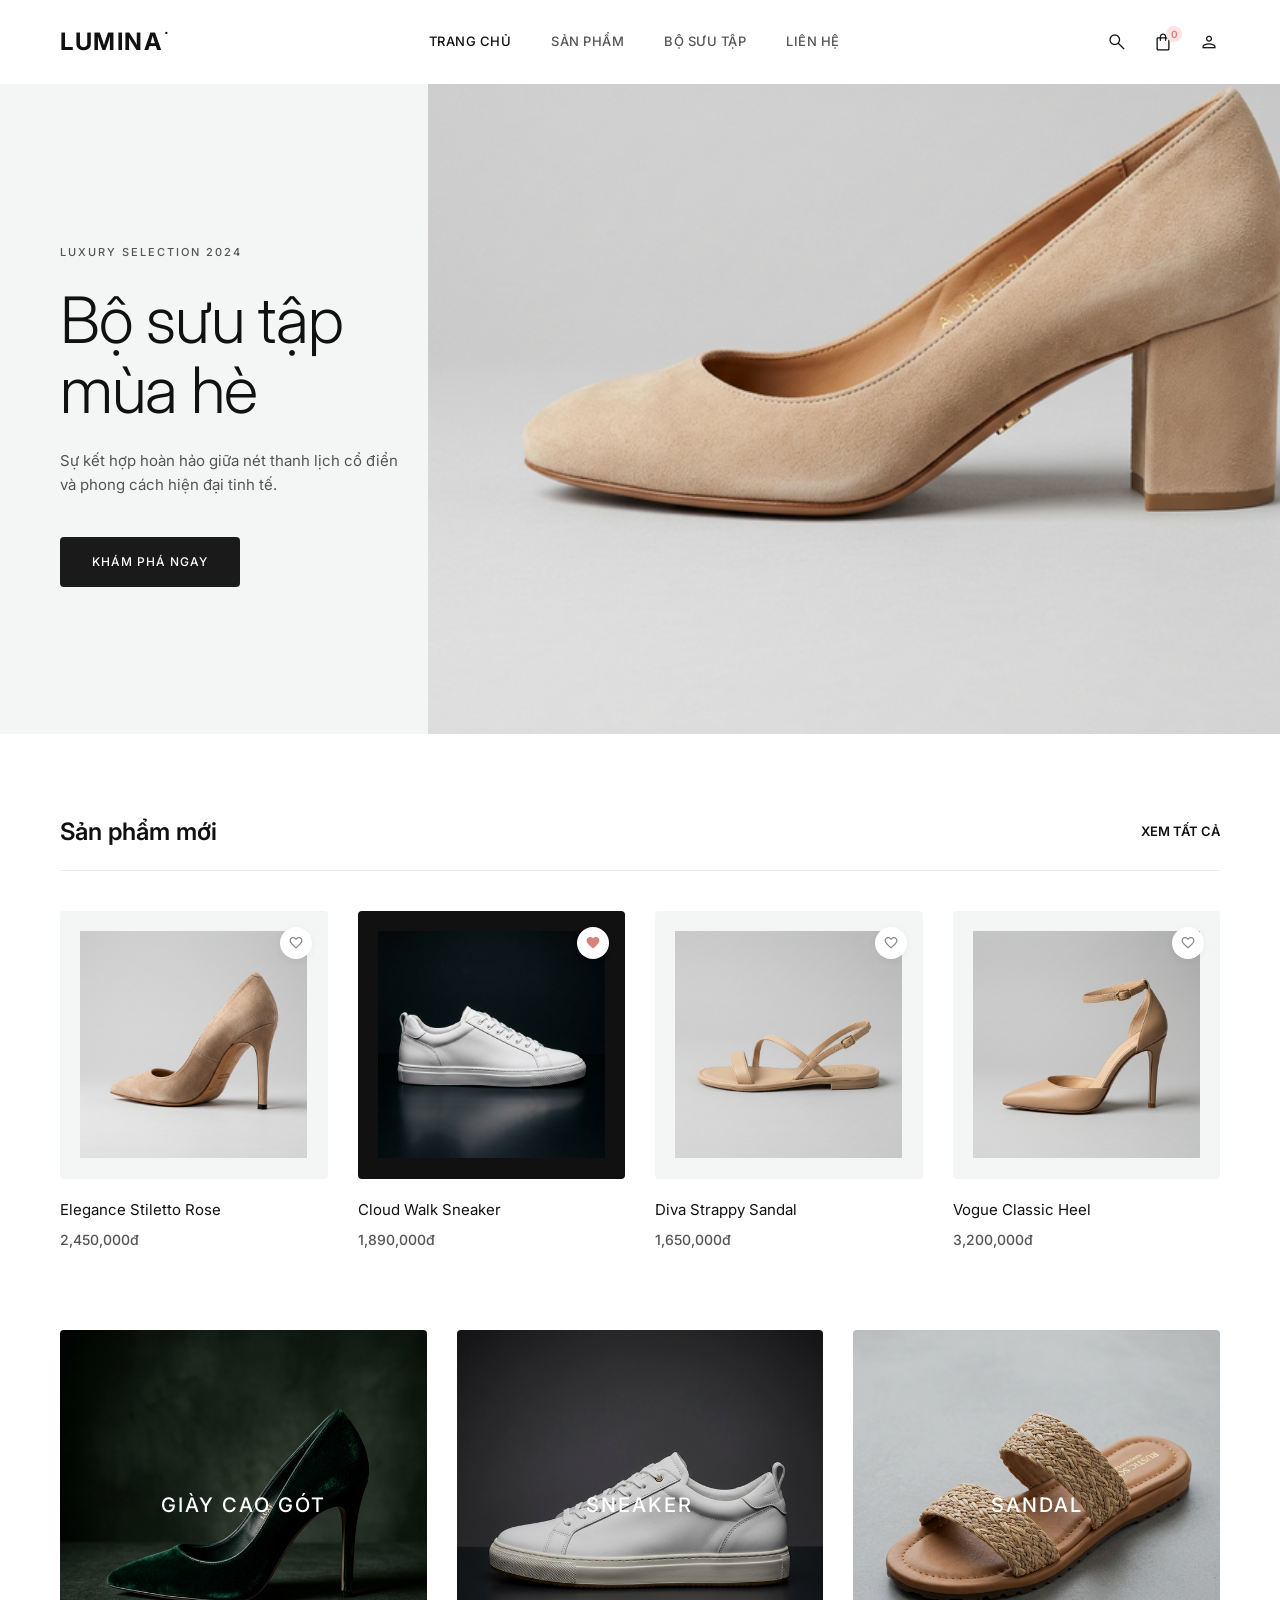
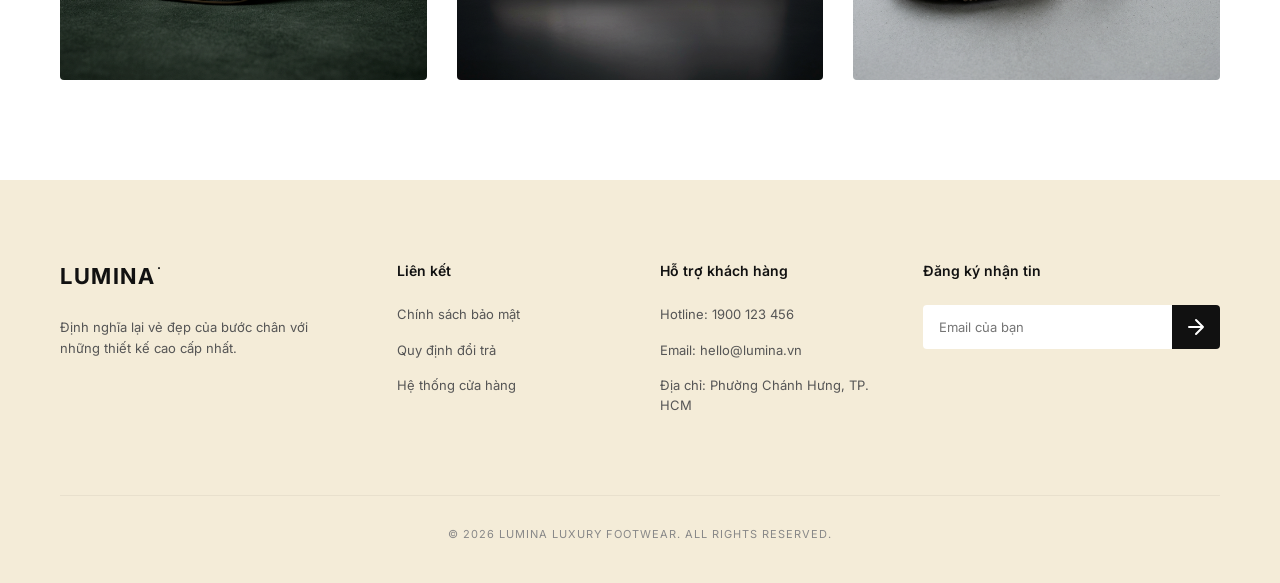
==== index.html @ fc734d55 "Initial commit for Assignment 03" ====
<!DOCTYPE html>
<html lang="vi">
<head>
    <meta charset="UTF-8">
    <meta name="viewport" content="width=device-width, initial-scale=1.0">
    <title>LUMINA - Trang Chủ</title>
    <link rel="stylesheet" href="style.css">
    <link href="https://fonts.googleapis.com/css2?family=Inter:wght@300;400;500;600;700&display=swap" rel="stylesheet">
    <link href="https://fonts.googleapis.com/css2?family=Material+Symbols+Outlined" rel="stylesheet" />
</head>
<body>
    <!-- Navbar -->
    <header class="navbar">
        <div class="logo">LUMINA<span>.</span></div>
        <nav class="nav-links">
            <a href="#" class="active">TRANG CHỦ</a>
            <a href="#">SẢN PHẨM</a>
            <a href="#">BỘ SƯU TẬP</a>
            <a href="#">LIÊN HỆ</a>
        </nav>
        <div class="nav-icons">
            <span class="material-symbols-outlined">search</span>
            <div class="cart-icon">
                <span class="material-symbols-outlined">shopping_bag</span>
                <span class="badge">0</span>
            </div>
            <span class="material-symbols-outlined">person</span>
        </div>
    </header>

    <!-- Hero Section -->
    <section class="hero">
        <div class="hero-content">
            <div class="subtitle">LUXURY SELECTION 2024</div>
            <h1 class="title">Bộ sưu tập<br>mùa hè</h1>
            <p class="description">Sự kết hợp hoàn hảo giữa nét thanh lịch cổ điển<br>và phong cách hiện đại tinh tế.</p>
            <a href="#" class="btn btn-dark">KHÁM PHÁ NGAY</a>
        </div>
        <div class="hero-image">
            <img src="images/hero-shoe.png" alt="Bộ sưu tập mùa hè">
        </div>
    </section>

    <!-- New Products Section -->
    <section class="new-products">
        <div class="section-header">
            <h2>Sản phẩm mới</h2>
            <a href="#" class="view-all">Xem tất cả</a>
        </div>
        <div class="product-grid">
            <!-- Product 1 -->
            <div class="product-card">
                <div class="product-image">
                    <img src="images/product-1.png" alt="Elegance Stiletto Rose">
                    <button class="wishlist-btn"><span class="material-symbols-outlined">favorite</span></button>
                    <!-- Tùy hình có viền hoặc nền -->
                </div>
                <div class="product-info">
                    <h3 class="product-name">Elegance Stiletto Rose</h3>
                    <div class="product-price">2,450,000đ</div>
                </div>
            </div>
            <!-- Product 2 -->
            <div class="product-card">
                <div class="product-image black-bg">
                    <img src="images/product-2.png" alt="Cloud Walk Sneaker">
                    <button class="wishlist-btn active"><span class="material-symbols-outlined" style="font-variation-settings: 'FILL' 1;">favorite</span></button>
                </div>
                <div class="product-info">
                    <h3 class="product-name">Cloud Walk Sneaker</h3>
                    <div class="product-price">1,890,000đ</div>
                </div>
            </div>
            <!-- Product 3 -->
            <div class="product-card">
                <div class="product-image">
                    <img src="images/product-3.png" alt="Diva Strappy Sandal">
                    <button class="wishlist-btn"><span class="material-symbols-outlined">favorite</span></button>
                </div>
                <div class="product-info">
                    <h3 class="product-name">Diva Strappy Sandal</h3>
                    <div class="product-price">1,650,000đ</div>
                </div>
            </div>
            <!-- Product 4 -->
            <div class="product-card">
                <div class="product-image">
                    <img src="images/product-4.png" alt="Vogue Classic Heel">
                    <button class="wishlist-btn"><span class="material-symbols-outlined">favorite</span></button>
                </div>
                <div class="product-info">
                    <h3 class="product-name">Vogue Classic Heel</h3>
                    <div class="product-price">3,200,000đ</div>
                </div>
            </div>
        </div>
    </section>

    <!-- Categories Section -->
    <section class="categories">
        <div class="category-card" style="background-image: url('images/cat-1.png')">
            <h3 class="category-title">GIÀY CAO GÓT</h3>
        </div>
        <div class="category-card" style="background-image: url('images/cat-2.png')">
            <h3 class="category-title">SNEAKER</h3>
        </div>
        <div class="category-card" style="background-image: url('images/cat-3.png')">
            <h3 class="category-title">SANDAL</h3>
        </div>
    </section>

    <!-- Footer Section -->
    <footer class="footer">
        <div class="footer-container">
            <div class="footer-col brand-col">
                <div class="footer-logo">LUMINA<span>.</span></div>
                <p>Định nghĩa lại vẻ đẹp của bước chân với<br>những thiết kế cao cấp nhất.</p>
            </div>
            <div class="footer-col links-col">
                <h4>Liên kết</h4>
                <ul>
                    <li><a href="#">Chính sách bảo mật</a></li>
                    <li><a href="#">Quy định đổi trả</a></li>
                    <li><a href="#">Hệ thống cửa hàng</a></li>
                </ul>
            </div>
            <div class="footer-col contact-col">
                <h4>Hỗ trợ khách hàng</h4>
                <ul>
                    <li>Hotline: 1900 123 456</li>
                    <li>Email: hello@lumina.vn</li>
                    <li>Địa chỉ: Phường Chánh Hưng, TP. HCM</li>
                </ul>
            </div>
            <div class="footer-col subscribe-col">
                <h4>Đăng ký nhận tin</h4>
                <form class="subscribe-form">
                    <input type="email" placeholder="Email của bạn" required>
                    <button type="submit">
                        <svg width="24" height="24" viewBox="0 0 24 24" fill="none" xmlns="http://www.w3.org/2000/svg">
                            <path d="M5 12H19M19 12L12 5M19 12L12 19" stroke="white" stroke-width="2" stroke-linecap="round" stroke-linejoin="round"/>
                        </svg>
                    </button>
                </form>
            </div>
        </div>
        <div class="footer-bottom">
            <p>© 2026 LUMINA LUXURY FOOTWEAR. ALL RIGHTS RESERVED.</p>
        </div>
    </footer>
</body>
</html>
---- style.css ----
/* Default Reset */
* {
    margin: 0;
    padding: 0;
    box-sizing: border-box;
}

:root {
    --bg-main: #ffffff;
    --bg-hero: #f4f5f5; /* Light grey backdrop */
    --bg-footer: #f4ecd8; /* Light warm yellow/beige */
    --text-primary: #111111;
    --text-secondary: #555555;
    --text-light: #888888;
    --accent: #d8817d; /* Heart red/pink */
    --font-heading: 'Inter', sans-serif; /* Fallback: Helvetica */
    --font-body: 'Inter', sans-serif;
}

body {
    font-family: var(--font-body);
    color: var(--text-primary);
    background-color: var(--bg-main);
    line-height: 1.5;
    -webkit-font-smoothing: antialiased;
}

a {
    text-decoration: none;
    color: inherit;
}

ul {
    list-style: none;
}

/* ================== NAVBAR ================== */
.navbar {
    display: flex;
    justify-content: space-between;
    align-items: center;
    padding: 24px 60px;
    background-color: var(--bg-main);
    position: sticky;
    top: 0;
    z-index: 100;
}

.logo {
    font-size: 24px;
    font-weight: 700;
    letter-spacing: 1.5px;
}

.logo span {
    font-size: 14px;
    position: absolute;
    margin-top: -6px;
    margin-left: 2px;
}

.nav-links {
    display: flex;
    gap: 40px;
    font-size: 13px;
    font-weight: 500;
    letter-spacing: 0.5px;
}

.nav-links a {
    color: var(--text-secondary);
    transition: color 0.3s ease;
}

.nav-links a:hover, .nav-links a.active {
    color: var(--text-primary);
}

.nav-icons {
    display: flex;
    gap: 24px;
    align-items: center;
}

.nav-icons .material-symbols-outlined {
    font-size: 22px;
    cursor: pointer;
    color: var(--text-primary);
    font-weight: 300;
}

.cart-icon {
    position: relative;
    display: flex;
    align-items: center;
}

.cart-icon .badge {
    position: absolute;
    top: -5px;
    right: -8px;
    background-color: #fce4e4;
    color: var(--accent);
    font-size: 10px;
    font-weight: 600;
    width: 16px;
    height: 16px;
    border-radius: 50%;
    display: flex;
    justify-content: center;
    align-items: center;
}

/* ================== HERO ================== */
.hero {
    display: flex;
    background-color: var(--bg-hero);
    min-height: 650px;
    padding: 60px 0 0 60px;
    position: relative;
    overflow: hidden;
}

.hero-content {
    flex: 0 0 35%;
    padding-top: 100px;
    z-index: 2;
}

.subtitle {
    font-size: 11px;
    text-transform: uppercase;
    letter-spacing: 2px;
    font-weight: 500;
    color: var(--text-secondary);
    margin-bottom: 24px;
}

.title {
    font-size: 64px;
    font-weight: 300;
    line-height: 1.1;
    margin-bottom: 24px;
    letter-spacing: -1px;
}

.description {
    font-size: 15px;
    color: var(--text-secondary);
    margin-bottom: 40px;
    line-height: 1.6;
}

.btn {
    display: inline-block;
    padding: 16px 32px;
    font-size: 12px;
    font-weight: 500;
    letter-spacing: 1px;
    text-transform: uppercase;
    border-radius: 4px;
    transition: all 0.3s ease;
}

.btn-dark {
    background-color: #1a1a1a;
    color: #fff;
    border: none;
}

.btn-dark:hover {
    background-color: #333;
}

.hero-image {
    flex: 1;
    position: relative;
    display: flex;
    align-items: flex-end;
    justify-content: flex-end;
}

.hero-image img {
    width: 120%;
    max-width: 1100px;
    object-fit: contain;
    position: absolute;
    right: -100px;
    bottom: -50px;
}

/* ================== NEW PRODUCTS ================== */
.new-products {
    padding: 80px 60px;
}

.section-header {
    display: flex;
    justify-content: space-between;
    align-items: center;
    margin-bottom: 40px;
    border-bottom: 1px solid #eaeaea;
    padding-bottom: 20px;
}

.section-header h2 {
    font-size: 24px;
    font-weight: 600;
}

.section-header .view-all {
    font-size: 13px;
    font-weight: 600;
    text-transform: uppercase;
}

.product-grid {
    display: grid;
    grid-template-columns: repeat(4, 1fr);
    gap: 30px;
}

.product-card {
    cursor: pointer;
}

.product-image {
    background-color: var(--bg-hero);
    border-radius: 4px;
    aspect-ratio: 1;
    position: relative;
    display: flex;
    align-items: center;
    justify-content: center;
    margin-bottom: 20px;
    overflow: hidden;
}

.product-image img {
    width: 85%;
    height: auto;
    object-fit: contain;
}

.product-image.black-bg {
    background-color: #111111;
}

.wishlist-btn {
    position: absolute;
    top: 16px;
    right: 16px;
    background: #ffffff;
    border: none;
    width: 32px;
    height: 32px;
    border-radius: 50%;
    display: flex;
    align-items: center;
    justify-content: center;
    cursor: pointer;
    box-shadow: 0 2px 8px rgba(0,0,0,0.05);
}

.wishlist-btn .material-symbols-outlined {
    font-size: 16px;
    color: var(--text-light);
}

.wishlist-btn.active .material-symbols-outlined {
    color: var(--accent);
}

.product-info {
    display: flex;
    flex-direction: column;
    gap: 8px;
}

.product-name {
    font-size: 15px;
    font-weight: 400;
}

.product-price {
    font-size: 14px;
    font-weight: 500;
    color: var(--text-secondary);
}

/* ================== CATEGORIES ================== */
.categories {
    display: grid;
    grid-template-columns: repeat(3, 1fr);
    gap: 30px;
    padding: 0 60px 100px;
}

.category-card {
    height: 350px;
    border-radius: 4px;
    background-size: cover;
    background-position: center;
    position: relative;
    display: flex;
    align-items: center;
    justify-content: center;
    overflow: hidden;
    background-color: #ddd; /* fallback */
}

.category-card::before {
    content: '';
    position: absolute;
    inset: 0;
    background: rgba(0,0,0,0.1);
    transition: background 0.3s ease;
}

.category-card:hover::before {
    background: rgba(0,0,0,0.2);
}

.category-title {
    color: #fff;
    font-size: 20px;
    font-weight: 500;
    letter-spacing: 2px;
    z-index: 2;
}

/* ================== FOOTER ================== */
.footer {
    background-color: var(--bg-footer);
    padding: 80px 60px 40px;
}

.footer-container {
    display: grid;
    grid-template-columns: 2fr 1.5fr 1.5fr 2fr;
    gap: 40px;
    margin-bottom: 80px;
}

.footer-logo {
    font-size: 22px;
    font-weight: 700;
    letter-spacing: 1.5px;
    margin-bottom: 24px;
}

.footer-logo span {
    font-size: 12px;
    position: absolute;
    margin-top: -4px;
    margin-left: 2px;
}

.brand-col p {
    font-size: 13px;
    color: var(--text-secondary);
    line-height: 1.6;
}

.footer-col h4 {
    font-size: 14px;
    font-weight: 600;
    margin-bottom: 24px;
}

.footer-col ul {
    display: flex;
    flex-direction: column;
    gap: 16px;
}

.footer-col ul li a,
.footer-col ul li {
    font-size: 13px;
    color: var(--text-secondary);
}

.subscribe-form {
    display: flex;
    align-items: center;
}

.subscribe-form input {
    flex: 1;
    padding: 14px 16px;
    border: none;
    border-radius: 4px 0 0 4px;
    font-family: inherit;
    font-size: 13px;
    outline: none;
}

.subscribe-form button {
    background-color: #111111;
    border: none;
    width: 48px;
    height: 44px; /* Matches input height */
    border-radius: 0 4px 4px 0;
    display: flex;
    align-items: center;
    justify-content: center;
    cursor: pointer;
}

.subscribe-form button:hover {
    background-color: #333;
}

.footer-bottom {
    text-align: center;
    padding-top: 30px;
    border-top: 1px solid rgba(0,0,0,0.05);
}

.footer-bottom p {
    font-size: 11px;
    color: var(--text-light);
    letter-spacing: 1px;
}

/* ================== RESPONSIVE ================== */
@media (max-width: 1024px) {
    .product-grid {
        grid-template-columns: repeat(2, 1fr);
    }
    
    .categories {
        grid-template-columns: 1fr;
    }
    
    .footer-container {
        grid-template-columns: repeat(2, 1fr);
    }
}

@media (max-width: 768px) {
    .hero {
        flex-direction: column;
        padding-left: 20px;
    }
    
    .title {
        font-size: 42px;
    }
    
    .navbar {
        padding: 24px 20px;
    }
    
    .nav-links {
        display: none;
    }
    
    .footer-container {
        grid-template-columns: 1fr;
    }
}
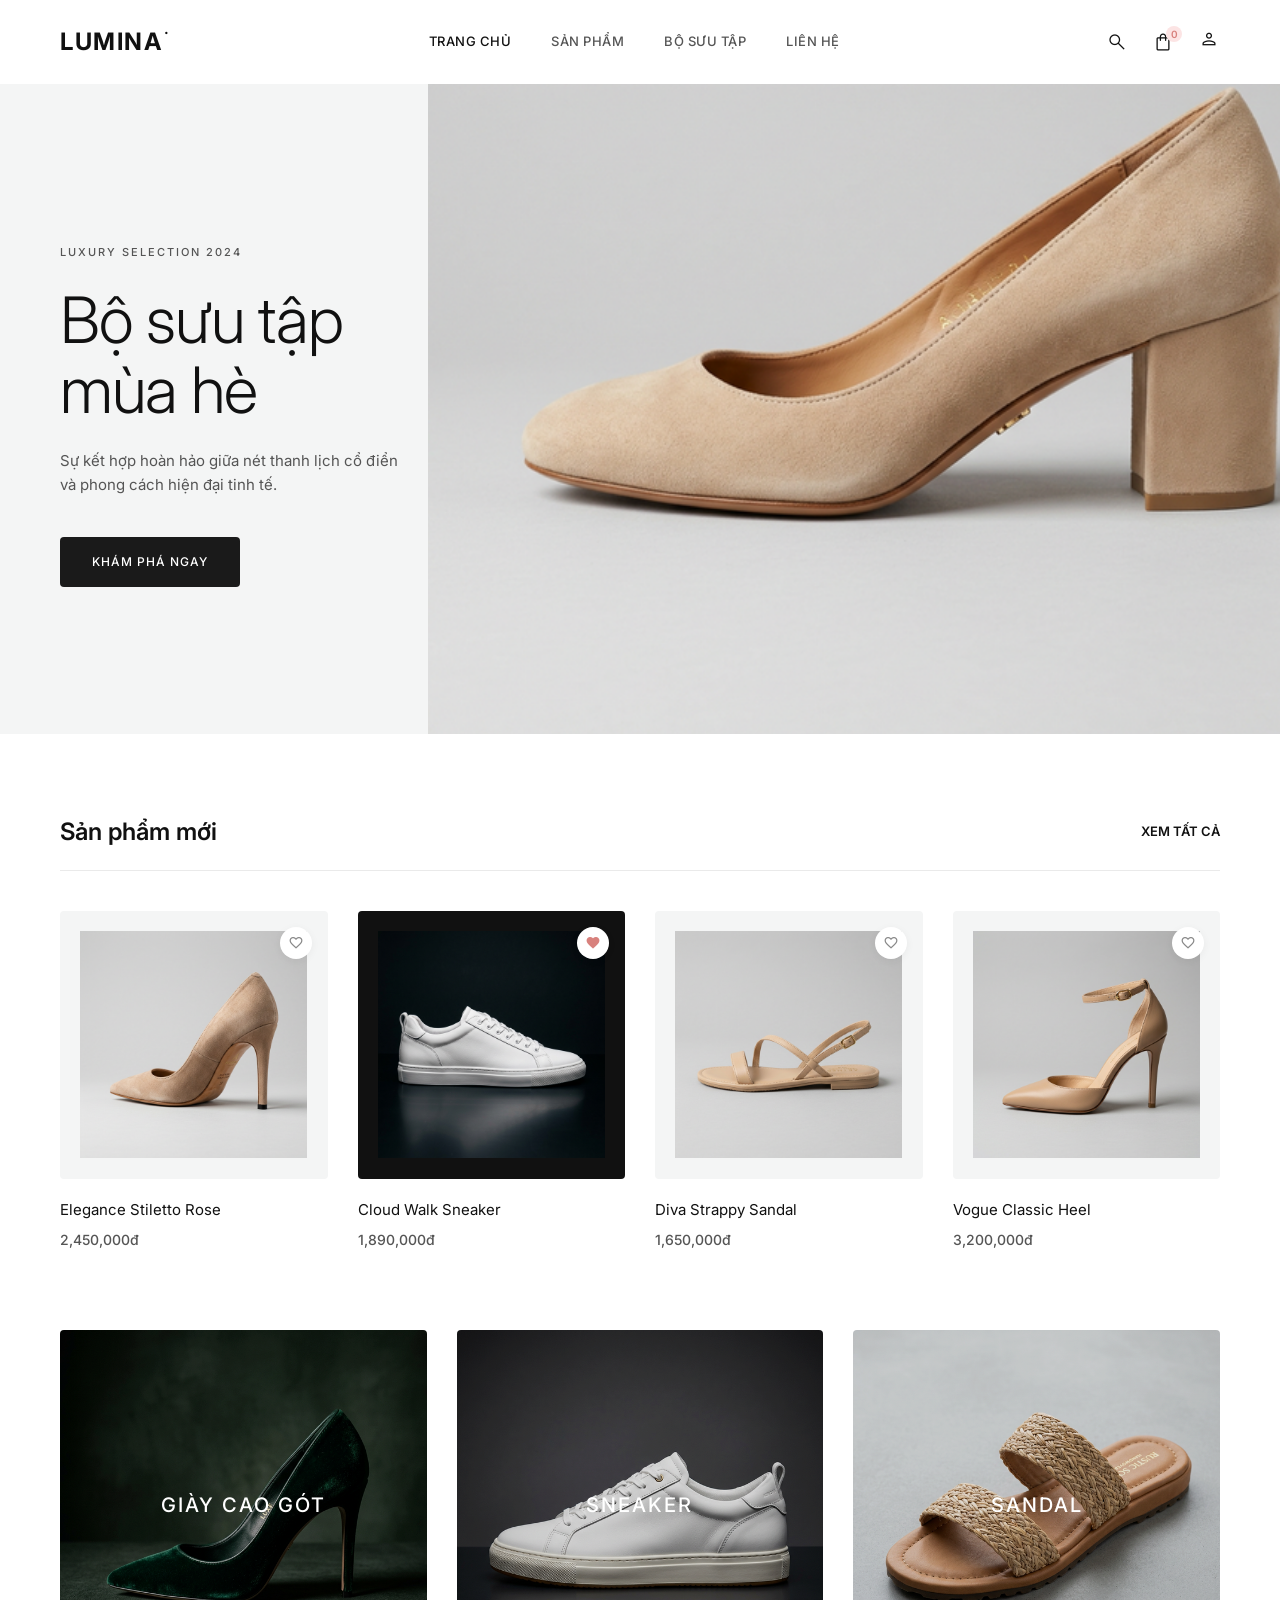
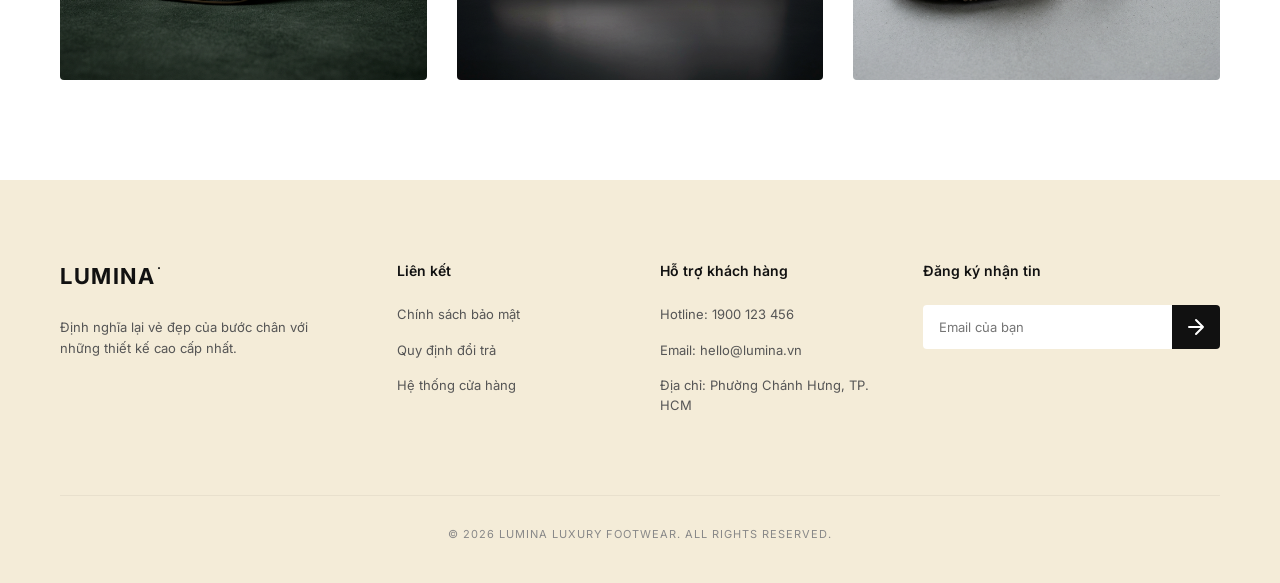
==== commit 0b41314d: "Link index.html and login.html with navigation" ====
--- a/index.html
+++ b/index.html
@@ -11,7 +11,7 @@
 <body>
     <!-- Navbar -->
     <header class="navbar">
-        <div class="logo">LUMINA<span>.</span></div>
+        <a href="index.html" class="logo">LUMINA<span>.</span></a>
         <nav class="nav-links">
             <a href="#" class="active">TRANG CHỦ</a>
             <a href="#">SẢN PHẨM</a>
@@ -24,7 +24,9 @@
                 <span class="material-symbols-outlined">shopping_bag</span>
                 <span class="badge">0</span>
             </div>
-            <span class="material-symbols-outlined">person</span>
+            <a href="login.html" class="nav-icon-link">
+                <span class="material-symbols-outlined">person</span>
+            </a>
         </div>
     </header>
 
